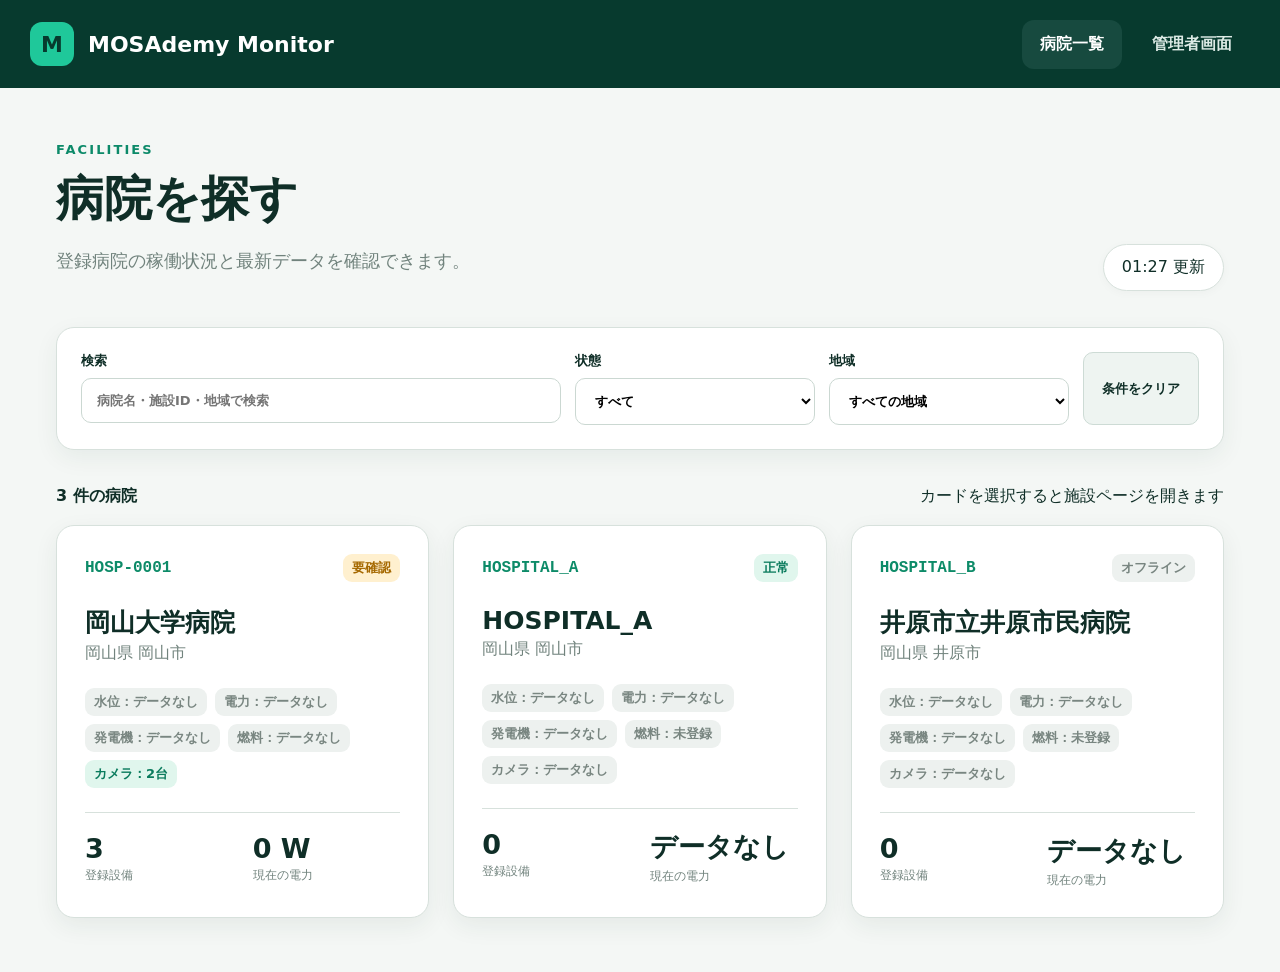
==== docs/index.html @ b81169d2 "update" ====
<!doctype html><html lang="ja"><head><meta charset="utf-8"><meta name="viewport" content="width=device-width,initial-scale=1"><title>MOSAdemy Monitor</title><link rel="stylesheet" href="assets/style.css"></head><body><header><div class="brand"><span class="logo">M</span>MOSAdemy Monitor</div><nav class="nav"><a class="active" href="index.html">病院一覧</a><a href="admin.html">管理者画面</a></nav></header><main><div class="hero"><div><div class="eyebrow">FACILITIES</div><h1>病院を探す</h1><p>登録病院の稼働状況と最新データを確認できます。</p></div><div id="updated" class="updated">更新</div></div><section class="filters"><label>検索<input id="q" placeholder="病院名・施設ID・地域で検索"></label><label>状態<select id="statusFilter"><option value="">すべて</option><option value="normal">正常</option><option value="warning">要確認</option><option value="offline">オフライン</option></select></label><label>地域<select id="regionFilter"></select></label><button id="clear">条件をクリア</button></section><div class="section-head"><strong id="count">0 件の病院</strong><span>カードを選択すると施設ページを開きます</span></div><section id="cards" class="cards"></section></main><script type="module" src="assets/app.js?v=20261006-url1"></script></body></html>
---- docs/assets/style.css ----
:root{--green:#073a2e;--green2:#08765a;--mint:#1fc89a;--bg:#f4f7f5;--line:#d7e1dc;--text:#0f2e27;--muted:#71837d;--warn:#b57205;--danger:#b53b31;--card:#fff}*{box-sizing:border-box}body{margin:0;background:var(--bg);color:var(--text);font-family:system-ui,-apple-system,"Segoe UI",sans-serif}header{height:88px;background:var(--green);color:#fff;display:flex;align-items:center;justify-content:space-between;padding:0 30px}.brand{display:flex;align-items:center;gap:14px;font-weight:800;font-size:22px}.logo{display:grid;place-items:center;width:44px;height:44px;background:var(--mint);color:#073a2e;border-radius:12px;font-weight:900}.nav{display:flex;gap:12px}.nav a{color:#dceae5;text-decoration:none;padding:14px 18px;border-radius:12px;font-weight:700}.nav a.active,.nav a:hover{background:#174a3f;color:#fff}main{max-width:1220px;margin:0 auto;padding:54px 26px}.eyebrow{color:#0c8a69;letter-spacing:.16em;font-size:13px;font-weight:900}.hero{display:flex;justify-content:space-between;align-items:flex-end;gap:20px}.hero h1{font-size:48px;margin:10px 0 8px}.hero p{color:var(--muted);font-size:18px}.updated{background:#fff;border:1px solid var(--line);padding:12px 18px;border-radius:999px;box-shadow:0 2px 10px #00000008}.filters{margin:36px 0;background:#fff;border:1px solid var(--line);border-radius:18px;padding:24px;display:grid;grid-template-columns:2fr 1fr 1fr auto;gap:14px;box-shadow:0 8px 24px #163d3210}.filters label{font-size:13px;font-weight:800}.filters input,.filters select,input,select{width:100%;margin-top:8px;padding:14px 15px;border:1px solid #cbd8d2;border-radius:10px;background:#fff;font:inherit}.filters button,button{border:1px solid #cddbd5;background:#eef4f1;padding:12px 18px;border-radius:10px;font-weight:800;color:var(--text);cursor:pointer}button.primary{background:var(--green2);color:#fff;border-color:var(--green2)}.section-head{display:flex;justify-content:space-between;align-items:center;margin:30px 0 18px}.cards{display:grid;grid-template-columns:repeat(3,1fr);gap:24px}.facility-card{background:#fff;border:1px solid var(--line);border-radius:18px;padding:28px;box-shadow:0 8px 24px #173b3112;cursor:pointer}.facility-card:hover{transform:translateY(-2px)}.card-top{display:flex;justify-content:space-between;align-items:center}.facility-id{color:#0d8b68;font-weight:900;font-family:ui-monospace,monospace}.facility-card h2{font-size:25px;margin:24px 0 4px}.place{color:var(--muted)}.badges{display:flex;flex-wrap:wrap;gap:8px;margin:24px 0}.badge{font-size:13px;font-weight:800;padding:5px 9px;border-radius:9px}.badge.ok{background:#e0f6ed;color:#0a7b5d}.badge.warn{background:#fff0cf;color:#a56800}.badge.danger{background:#ffe5e2;color:#a62b22}.badge.muted{background:#edf1ef;color:#798681}.metrics{border-top:1px solid var(--line);padding-top:20px;display:grid;grid-template-columns:1fr 1fr;gap:20px}.metrics strong{display:block;font-size:27px}.metrics span,.small{font-size:12px;color:var(--muted)}.panel{background:#fff;border:1px solid var(--line);border-radius:18px;padding:28px}.device-grid{display:grid;grid-template-columns:repeat(2,1fr);gap:18px;margin-top:26px}.device-card{background:#fff;border:1px solid var(--line);border-radius:16px;padding:22px}.device-head{display:flex;justify-content:space-between;gap:20px}.fuel-value{font-size:28px;font-weight:900;margin:22px 0 10px}.fuel-value.warning{color:var(--warn)}.fuel-value.critical{color:var(--danger)}.bar{height:12px;background:#e7eeeb;border-radius:999px;overflow:hidden}.bar i{display:block;height:100%;background:#16a67e}.admin-actions{display:flex;justify-content:space-between;gap:12px;margin-bottom:20px}.table-wrap{overflow:auto}.admin-table{width:100%;border-collapse:collapse}.admin-table th,.admin-table td{padding:14px;border-bottom:1px solid var(--line);text-align:left}.modal{position:fixed;inset:0;background:#092c2466;display:none;align-items:center;justify-content:center;padding:30px}.modal.open{display:flex}.dialog{width:min(800px,96vw);max-height:90vh;overflow:auto;background:#fff;border-radius:18px;padding:26px}.grid2{display:grid;grid-template-columns:1fr 1fr;gap:16px}.device-row{display:grid;grid-template-columns:1.1fr 1.4fr 1fr 2fr auto;gap:8px;align-items:center;margin:10px 0}.type-fields{display:grid;grid-template-columns:repeat(2,minmax(80px,1fr));gap:6px}.danger-lite{background:#fff0ef;color:var(--danger)}.dialog-footer{display:flex;justify-content:flex-end;gap:10px;margin-top:24px}.notice{margin:16px 0;padding:12px 14px;background:#edf6f2;border-radius:10px;color:#365c50}@media(max-width:900px){.cards{grid-template-columns:1fr}.filters{grid-template-columns:1fr}.grid2,.device-grid{grid-template-columns:1fr}.device-row{grid-template-columns:1fr}.hero{align-items:flex-start;flex-direction:column}.nav a{padding:10px}.hero h1{font-size:36px}}

.type-fields .wide{grid-column:1/-1}.source-test{padding:9px 12px}.source-preview{align-self:center;grid-column:1/-1;overflow-wrap:anywhere}.dialog-footer.split{align-items:center}.dialog-footer .spacer{flex:1}.source-link{font-size:11px;color:var(--muted);margin-top:12px;overflow-wrap:anywhere}.source-link a{color:var(--green2)}code{overflow-wrap:anywhere}@media(max-width:900px){.dialog-footer.split{flex-wrap:wrap}.dialog-footer .spacer{display:none}}
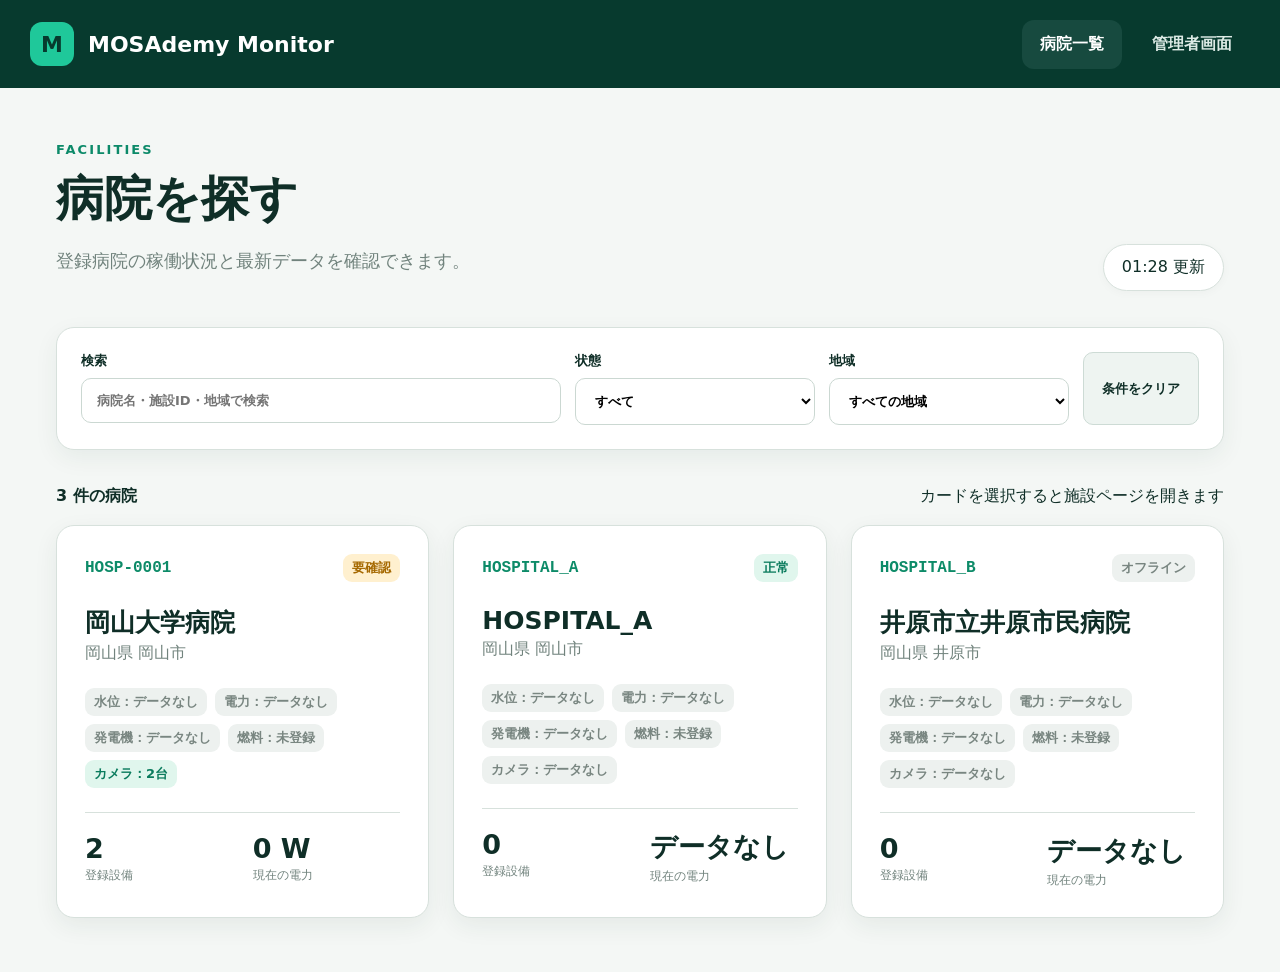
==== commit 0e72ab7a: "update" ====
--- a/docs/index.html
+++ b/docs/index.html
@@ -1 +1 @@
-<!doctype html><html lang="ja"><head><meta charset="utf-8"><meta name="viewport" content="width=device-width,initial-scale=1"><title>MOSAdemy Monitor</title><link rel="stylesheet" href="assets/style.css"></head><body><header><div class="brand"><span class="logo">M</span>MOSAdemy Monitor</div><nav class="nav"><a class="active" href="index.html">病院一覧</a><a href="admin.html">管理者画面</a></nav></header><main><div class="hero"><div><div class="eyebrow">FACILITIES</div><h1>病院を探す</h1><p>登録病院の稼働状況と最新データを確認できます。</p></div><div id="updated" class="updated">更新</div></div><section class="filters"><label>検索<input id="q" placeholder="病院名・施設ID・地域で検索"></label><label>状態<select id="statusFilter"><option value="">すべて</option><option value="normal">正常</option><option value="warning">要確認</option><option value="offline">オフライン</option></select></label><label>地域<select id="regionFilter"></select></label><button id="clear">条件をクリア</button></section><div class="section-head"><strong id="count">0 件の病院</strong><span>カードを選択すると施設ページを開きます</span></div><section id="cards" class="cards"></section></main><script type="module" src="assets/app.js?v=20261006-url1"></script></body></html>
+<!doctype html><html lang="ja"><head><meta charset="utf-8"><meta name="viewport" content="width=device-width,initial-scale=1"><title>MOSAdemy Monitor</title><link rel="stylesheet" href="assets/style.css"></head><body><header><div class="brand"><span class="logo">M</span>MOSAdemy Monitor</div><nav class="nav"><a class="active" href="index.html">病院一覧</a><a href="admin.html">管理者画面</a></nav></header><main><div class="hero"><div><div class="eyebrow">FACILITIES</div><h1>病院を探す</h1><p>登録病院の稼働状況と最新データを確認できます。</p></div><div id="updated" class="updated">更新</div></div><section class="filters"><label>検索<input id="q" placeholder="病院名・施設ID・地域で検索"></label><label>状態<select id="statusFilter"><option value="">すべて</option><option value="normal">正常</option><option value="warning">要確認</option><option value="offline">オフライン</option></select></label><label>地域<select id="regionFilter"></select></label><button id="clear">条件をクリア</button></section><div class="section-head"><strong id="count">0 件の病院</strong><span>カードを選択すると施設ページを開きます</span></div><section id="cards" class="cards"></section></main><script type="module" src="assets/app.js?v=20261006-jsonurl2"></script></body></html>
--- a/docs/assets/style.css
+++ b/docs/assets/style.css
@@ -1,3 +1,9 @@
 :root{--green:#073a2e;--green2:#08765a;--mint:#1fc89a;--bg:#f4f7f5;--line:#d7e1dc;--text:#0f2e27;--muted:#71837d;--warn:#b57205;--danger:#b53b31;--card:#fff}*{box-sizing:border-box}body{margin:0;background:var(--bg);color:var(--text);font-family:system-ui,-apple-system,"Segoe UI",sans-serif}header{height:88px;background:var(--green);color:#fff;display:flex;align-items:center;justify-content:space-between;padding:0 30px}.brand{display:flex;align-items:center;gap:14px;font-weight:800;font-size:22px}.logo{display:grid;place-items:center;width:44px;height:44px;background:var(--mint);color:#073a2e;border-radius:12px;font-weight:900}.nav{display:flex;gap:12px}.nav a{color:#dceae5;text-decoration:none;padding:14px 18px;border-radius:12px;font-weight:700}.nav a.active,.nav a:hover{background:#174a3f;color:#fff}main{max-width:1220px;margin:0 auto;padding:54px 26px}.eyebrow{color:#0c8a69;letter-spacing:.16em;font-size:13px;font-weight:900}.hero{display:flex;justify-content:space-between;align-items:flex-end;gap:20px}.hero h1{font-size:48px;margin:10px 0 8px}.hero p{color:var(--muted);font-size:18px}.updated{background:#fff;border:1px solid var(--line);padding:12px 18px;border-radius:999px;box-shadow:0 2px 10px #00000008}.filters{margin:36px 0;background:#fff;border:1px solid var(--line);border-radius:18px;padding:24px;display:grid;grid-template-columns:2fr 1fr 1fr auto;gap:14px;box-shadow:0 8px 24px #163d3210}.filters label{font-size:13px;font-weight:800}.filters input,.filters select,input,select{width:100%;margin-top:8px;padding:14px 15px;border:1px solid #cbd8d2;border-radius:10px;background:#fff;font:inherit}.filters button,button{border:1px solid #cddbd5;background:#eef4f1;padding:12px 18px;border-radius:10px;font-weight:800;color:var(--text);cursor:pointer}button.primary{background:var(--green2);color:#fff;border-color:var(--green2)}.section-head{display:flex;justify-content:space-between;align-items:center;margin:30px 0 18px}.cards{display:grid;grid-template-columns:repeat(3,1fr);gap:24px}.facility-card{background:#fff;border:1px solid var(--line);border-radius:18px;padding:28px;box-shadow:0 8px 24px #173b3112;cursor:pointer}.facility-card:hover{transform:translateY(-2px)}.card-top{display:flex;justify-content:space-between;align-items:center}.facility-id{color:#0d8b68;font-weight:900;font-family:ui-monospace,monospace}.facility-card h2{font-size:25px;margin:24px 0 4px}.place{color:var(--muted)}.badges{display:flex;flex-wrap:wrap;gap:8px;margin:24px 0}.badge{font-size:13px;font-weight:800;padding:5px 9px;border-radius:9px}.badge.ok{background:#e0f6ed;color:#0a7b5d}.badge.warn{background:#fff0cf;color:#a56800}.badge.danger{background:#ffe5e2;color:#a62b22}.badge.muted{background:#edf1ef;color:#798681}.metrics{border-top:1px solid var(--line);padding-top:20px;display:grid;grid-template-columns:1fr 1fr;gap:20px}.metrics strong{display:block;font-size:27px}.metrics span,.small{font-size:12px;color:var(--muted)}.panel{background:#fff;border:1px solid var(--line);border-radius:18px;padding:28px}.device-grid{display:grid;grid-template-columns:repeat(2,1fr);gap:18px;margin-top:26px}.device-card{background:#fff;border:1px solid var(--line);border-radius:16px;padding:22px}.device-head{display:flex;justify-content:space-between;gap:20px}.fuel-value{font-size:28px;font-weight:900;margin:22px 0 10px}.fuel-value.warning{color:var(--warn)}.fuel-value.critical{color:var(--danger)}.bar{height:12px;background:#e7eeeb;border-radius:999px;overflow:hidden}.bar i{display:block;height:100%;background:#16a67e}.admin-actions{display:flex;justify-content:space-between;gap:12px;margin-bottom:20px}.table-wrap{overflow:auto}.admin-table{width:100%;border-collapse:collapse}.admin-table th,.admin-table td{padding:14px;border-bottom:1px solid var(--line);text-align:left}.modal{position:fixed;inset:0;background:#092c2466;display:none;align-items:center;justify-content:center;padding:30px}.modal.open{display:flex}.dialog{width:min(800px,96vw);max-height:90vh;overflow:auto;background:#fff;border-radius:18px;padding:26px}.grid2{display:grid;grid-template-columns:1fr 1fr;gap:16px}.device-row{display:grid;grid-template-columns:1.1fr 1.4fr 1fr 2fr auto;gap:8px;align-items:center;margin:10px 0}.type-fields{display:grid;grid-template-columns:repeat(2,minmax(80px,1fr));gap:6px}.danger-lite{background:#fff0ef;color:var(--danger)}.dialog-footer{display:flex;justify-content:flex-end;gap:10px;margin-top:24px}.notice{margin:16px 0;padding:12px 14px;background:#edf6f2;border-radius:10px;color:#365c50}@media(max-width:900px){.cards{grid-template-columns:1fr}.filters{grid-template-columns:1fr}.grid2,.device-grid{grid-template-columns:1fr}.device-row{grid-template-columns:1fr}.hero{align-items:flex-start;flex-direction:column}.nav a{padding:10px}.hero h1{font-size:36px}}
 
 .type-fields .wide{grid-column:1/-1}.source-test{padding:9px 12px}.source-preview{align-self:center;grid-column:1/-1;overflow-wrap:anywhere}.dialog-footer.split{align-items:center}.dialog-footer .spacer{flex:1}.source-link{font-size:11px;color:var(--muted);margin-top:12px;overflow-wrap:anywhere}.source-link a{color:var(--green2)}code{overflow-wrap:anywhere}@media(max-width:900px){.dialog-footer.split{flex-wrap:wrap}.dialog-footer .spacer{display:none}}
+/* v3: camera URL and fuel JSON URL use the same single-source field layout. */
+.device-row .type-fields{display:grid;grid-template-columns:minmax(180px,1fr) auto;gap:6px;align-items:center}
+.device-row .type-fields .wide{grid-column:1/2;margin-top:0}
+.device-row .type-fields .source-test{grid-column:2/3;white-space:nowrap}
+.device-row .type-fields .source-preview{grid-column:1/-1}
+@media(max-width:900px){.device-row .type-fields{grid-template-columns:1fr}.device-row .type-fields .wide,.device-row .type-fields .source-test,.device-row .type-fields .source-preview{grid-column:1}}
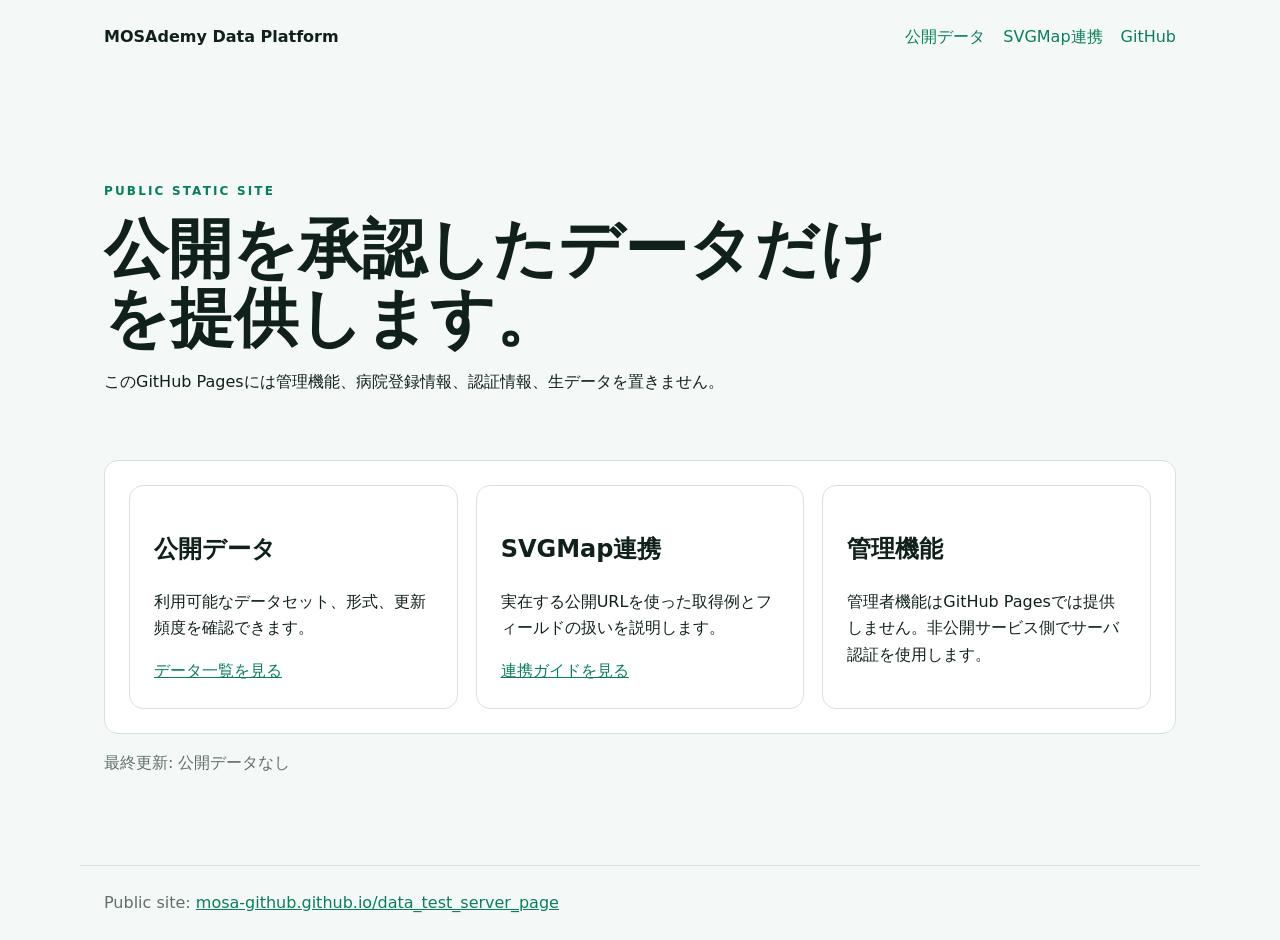
==== commit c934b5a5: "security: separate public site from private application" ====
--- a/docs/index.html
+++ b/docs/index.html
@@ -1 +1,3 @@
-<!doctype html><html lang="ja"><head><meta charset="utf-8"><meta name="viewport" content="width=device-width,initial-scale=1"><title>MOSAdemy Monitor</title><link rel="stylesheet" href="assets/style.css"></head><body><header><div class="brand"><span class="logo">M</span>MOSAdemy Monitor</div><nav class="nav"><a class="active" href="index.html">病院一覧</a><a href="admin.html">管理者画面</a></nav></header><main><div class="hero"><div><div class="eyebrow">FACILITIES</div><h1>病院を探す</h1><p>登録病院の稼働状況と最新データを確認できます。</p></div><div id="updated" class="updated">更新</div></div><section class="filters"><label>検索<input id="q" placeholder="病院名・施設ID・地域で検索"></label><label>状態<select id="statusFilter"><option value="">すべて</option><option value="normal">正常</option><option value="warning">要確認</option><option value="offline">オフライン</option></select></label><label>地域<select id="regionFilter"></select></label><button id="clear">条件をクリア</button></section><div class="section-head"><strong id="count">0 件の病院</strong><span>カードを選択すると施設ページを開きます</span></div><section id="cards" class="cards"></section></main><script type="module" src="assets/app.js?v=20261006-jsonurl2"></script></body></html>
+<!doctype html>
+<html lang="ja"><head><meta charset="utf-8"><meta name="viewport" content="width=device-width,initial-scale=1"><meta name="description" content="MOSAdemyの公開データとSVGMap連携仕様"><title>MOSAdemy Data Platform</title><link rel="stylesheet" href="assets/site.css"></head>
+<body><header><a class="brand" href="index.html">MOSAdemy Data Platform</a><nav><a href="data-guide.html">公開データ</a><a href="svgmap-guide.html">SVGMap連携</a><a href="https://github.com/MOSA-github/data_test_server_page">GitHub</a></nav></header><main><section class="hero"><p class="eyebrow">PUBLIC STATIC SITE</p><h1>公開を承認したデータだけを提供します。</h1><p>このGitHub Pagesには管理機能、病院登録情報、認証情報、生データを置きません。</p></section><section class="grid"><article><h2>公開データ</h2><p>利用可能なデータセット、形式、更新頻度を確認できます。</p><a href="data-guide.html">データ一覧を見る</a></article><article><h2>SVGMap連携</h2><p>実在する公開URLを使った取得例とフィールドの扱いを説明します。</p><a href="svgmap-guide.html">連携ガイドを見る</a></article><article><h2>管理機能</h2><p>管理者機能はGitHub Pagesでは提供しません。非公開サービス側でサーバ認証を使用します。</p></article></section><p class="updated">最終更新: <time id="lastUpdated">確認中</time></p></main><footer>Public site: <a href="https://mosa-github.github.io/data_test_server_page/">mosa-github.github.io/data_test_server_page</a></footer><script src="assets/site.js"></script></body></html>
--- a/docs/assets/site.css
+++ b/docs/assets/site.css
@@ -0,0 +1 @@
+:root{color-scheme:light;--ink:#10211b;--muted:#607068;--brand:#087f5b;--surface:#f4f8f6;--line:#d8e2dd}*{box-sizing:border-box}body{margin:0;color:var(--ink);font:16px/1.65 system-ui,-apple-system,"Segoe UI",sans-serif;background:var(--surface)}header,main,footer{max-width:1120px;margin:auto;padding:24px}header{display:flex;align-items:center;justify-content:space-between;gap:20px}.brand{font-weight:800;color:var(--ink);text-decoration:none}nav{display:flex;flex-wrap:wrap;gap:18px}a{color:var(--brand)}nav a{text-decoration:none}.hero{padding:72px 0 48px;max-width:800px}.hero h1,h1{font-size:clamp(2rem,5vw,4.5rem);line-height:1.08;margin:.2em 0}.eyebrow{font-size:.75rem;letter-spacing:.18em;font-weight:800;color:var(--brand)}.grid{display:grid;grid-template-columns:repeat(auto-fit,minmax(240px,1fr));gap:18px}article,section:not(.hero){background:white;border:1px solid var(--line);border-radius:14px;padding:24px}.updated,.muted{color:var(--muted)}table{width:100%;border-collapse:collapse}th,td{padding:10px;border-bottom:1px solid var(--line);text-align:left;vertical-align:top}pre{overflow:auto;padding:18px;border-radius:10px;background:#10211b;color:#e4f5ed}footer{color:var(--muted);border-top:1px solid var(--line);margin-top:48px}@media(max-width:700px){header{align-items:flex-start;flex-direction:column}.hero{padding-top:32px}}
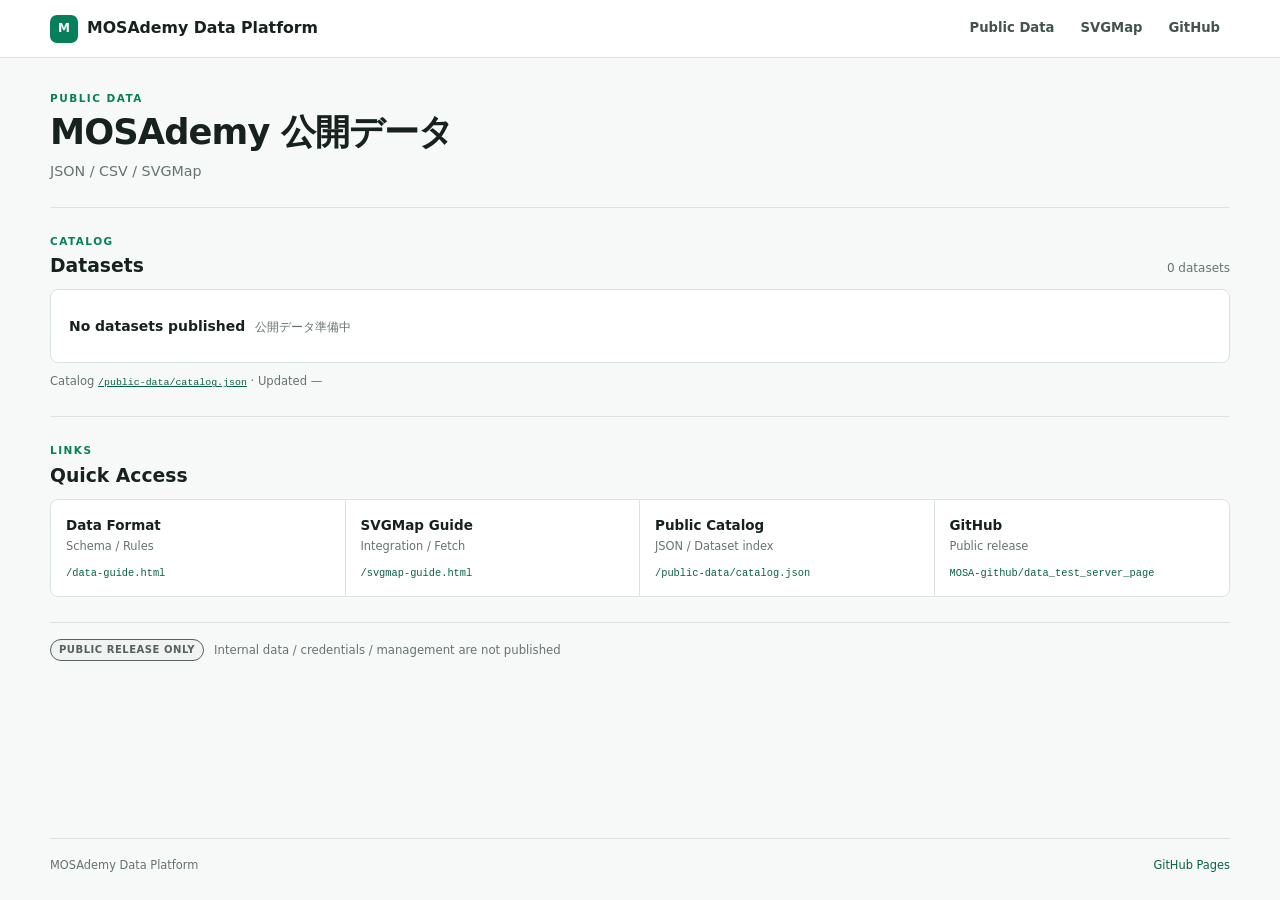
==== commit bc5d3375: "feat: publish redesigned data portal" ====
--- a/docs/index.html
+++ b/docs/index.html
@@ -1,3 +1,68 @@
 <!doctype html>
-<html lang="ja"><head><meta charset="utf-8"><meta name="viewport" content="width=device-width,initial-scale=1"><meta name="description" content="MOSAdemyの公開データとSVGMap連携仕様"><title>MOSAdemy Data Platform</title><link rel="stylesheet" href="assets/site.css"></head>
-<body><header><a class="brand" href="index.html">MOSAdemy Data Platform</a><nav><a href="data-guide.html">公開データ</a><a href="svgmap-guide.html">SVGMap連携</a><a href="https://github.com/MOSA-github/data_test_server_page">GitHub</a></nav></header><main><section class="hero"><p class="eyebrow">PUBLIC STATIC SITE</p><h1>公開を承認したデータだけを提供します。</h1><p>このGitHub Pagesには管理機能、病院登録情報、認証情報、生データを置きません。</p></section><section class="grid"><article><h2>公開データ</h2><p>利用可能なデータセット、形式、更新頻度を確認できます。</p><a href="data-guide.html">データ一覧を見る</a></article><article><h2>SVGMap連携</h2><p>実在する公開URLを使った取得例とフィールドの扱いを説明します。</p><a href="svgmap-guide.html">連携ガイドを見る</a></article><article><h2>管理機能</h2><p>管理者機能はGitHub Pagesでは提供しません。非公開サービス側でサーバ認証を使用します。</p></article></section><p class="updated">最終更新: <time id="lastUpdated">確認中</time></p></main><footer>Public site: <a href="https://mosa-github.github.io/data_test_server_page/">mosa-github.github.io/data_test_server_page</a></footer><script src="assets/site.js"></script></body></html>
+<html lang="ja">
+<head>
+  <meta charset="utf-8">
+  <meta name="viewport" content="width=device-width,initial-scale=1">
+  <meta name="description" content="MOSAdemyの公開データカタログとSVGMap連携仕様">
+  <title>MOSAdemy Data Platform</title>
+  <link rel="stylesheet" href="assets/site.css">
+</head>
+<body data-page="home">
+  <header class="site-header">
+    <div class="header-inner">
+      <a class="brand" href="index.html"><span class="brand-mark" aria-hidden="true">M</span>MOSAdemy Data Platform</a>
+      <nav aria-label="Main navigation">
+        <a href="data-guide.html">Public Data</a>
+        <a href="svgmap-guide.html">SVGMap</a>
+        <a href="https://github.com/MOSA-github/data_test_server_page">GitHub</a>
+      </nav>
+    </div>
+  </header>
+
+  <main>
+    <section class="page-intro" aria-labelledby="page-title">
+      <p class="eyebrow">PUBLIC DATA</p>
+      <h1 id="page-title">MOSAdemy 公開データ</h1>
+      <p class="lead">JSON / CSV / SVGMap</p>
+    </section>
+
+    <section class="section" aria-labelledby="datasets-title">
+      <div class="section-heading">
+        <div>
+          <p class="section-kicker">CATALOG</p>
+          <h2 id="datasets-title">Datasets</h2>
+        </div>
+        <span class="count" id="datasetCount">— datasets</span>
+      </div>
+      <div class="table-shell">
+        <table class="dataset-table">
+          <thead><tr><th>Dataset</th><th>Format</th><th>Update</th><th>Status</th><th>Endpoint</th></tr></thead>
+          <tbody id="datasetRows">
+            <tr><td colspan="5" class="loading-state">Loading catalog</td></tr>
+          </tbody>
+        </table>
+      </div>
+      <div id="datasetEmpty" class="empty-state" hidden>
+        <strong>No datasets published</strong>
+        <span>公開データ準備中</span>
+      </div>
+      <p class="catalog-meta">Catalog <a href="public-data/catalog.json"><code>/public-data/catalog.json</code></a> <span aria-hidden="true">·</span> Updated <time id="lastUpdated">—</time></p>
+    </section>
+
+    <section class="section" aria-labelledby="quick-title">
+      <div class="section-heading"><div><p class="section-kicker">LINKS</p><h2 id="quick-title">Quick Access</h2></div></div>
+      <div class="quick-grid">
+        <a class="quick-link" href="data-guide.html"><strong>Data Format</strong><span>Schema / Rules</span><code>/data-guide.html</code></a>
+        <a class="quick-link" href="svgmap-guide.html"><strong>SVGMap Guide</strong><span>Integration / Fetch</span><code>/svgmap-guide.html</code></a>
+        <a class="quick-link" href="public-data/catalog.json"><strong>Public Catalog</strong><span>JSON / Dataset index</span><code>/public-data/catalog.json</code></a>
+        <a class="quick-link" href="https://github.com/MOSA-github/data_test_server_page"><strong>GitHub</strong><span>Public release</span><code>MOSA-github/data_test_server_page</code></a>
+      </div>
+    </section>
+
+    <aside class="boundary-note"><span class="badge badge-neutral">PUBLIC RELEASE ONLY</span><span>Internal data / credentials / management are not published</span></aside>
+  </main>
+
+  <footer><span>MOSAdemy Data Platform</span><a href="https://mosa-github.github.io/data_test_server_page/">GitHub Pages</a></footer>
+  <script src="assets/site.js"></script>
+</body>
+</html>
--- a/docs/assets/site.css
+++ b/docs/assets/site.css
@@ -1 +1 @@
-:root{color-scheme:light;--ink:#10211b;--muted:#607068;--brand:#087f5b;--surface:#f4f8f6;--line:#d8e2dd}*{box-sizing:border-box}body{margin:0;color:var(--ink);font:16px/1.65 system-ui,-apple-system,"Segoe UI",sans-serif;background:var(--surface)}header,main,footer{max-width:1120px;margin:auto;padding:24px}header{display:flex;align-items:center;justify-content:space-between;gap:20px}.brand{font-weight:800;color:var(--ink);text-decoration:none}nav{display:flex;flex-wrap:wrap;gap:18px}a{color:var(--brand)}nav a{text-decoration:none}.hero{padding:72px 0 48px;max-width:800px}.hero h1,h1{font-size:clamp(2rem,5vw,4.5rem);line-height:1.08;margin:.2em 0}.eyebrow{font-size:.75rem;letter-spacing:.18em;font-weight:800;color:var(--brand)}.grid{display:grid;grid-template-columns:repeat(auto-fit,minmax(240px,1fr));gap:18px}article,section:not(.hero){background:white;border:1px solid var(--line);border-radius:14px;padding:24px}.updated,.muted{color:var(--muted)}table{width:100%;border-collapse:collapse}th,td{padding:10px;border-bottom:1px solid var(--line);text-align:left;vertical-align:top}pre{overflow:auto;padding:18px;border-radius:10px;background:#10211b;color:#e4f5ed}footer{color:var(--muted);border-top:1px solid var(--line);margin-top:48px}@media(max-width:700px){header{align-items:flex-start;flex-direction:column}.hero{padding-top:32px}}
+:root{color-scheme:light;--ink:#17221e;--muted:#66736d;--green:#087f5b;--green-dark:#086145;--green-soft:#e9f6f0;--surface:#f7f9f8;--panel:#fff;--line:#dce3df;--line-strong:#c8d2cd;--code:#10231c;--danger:#a33a3a}*{box-sizing:border-box}html{font-size:15px}body{margin:0;background:var(--surface);color:var(--ink);font-family:Inter,system-ui,-apple-system,BlinkMacSystemFont,"Segoe UI","Noto Sans JP",sans-serif;line-height:1.55}a{color:var(--green-dark)}code{font-family:"SFMono-Regular",Consolas,"Liberation Mono",monospace;font-size:.86em}.site-header{height:58px;background:var(--panel);border-bottom:1px solid var(--line);position:sticky;top:0;z-index:10}.header-inner,main,footer{width:min(1180px,calc(100% - 40px));margin-inline:auto}.header-inner{height:100%;display:flex;align-items:center;justify-content:space-between;gap:24px}.brand{display:flex;align-items:center;gap:9px;color:var(--ink);font-size:1.05rem;font-weight:700;text-decoration:none;white-space:nowrap}.brand-mark{display:grid;place-items:center;width:28px;height:28px;border-radius:7px;background:var(--green);color:#fff;font-size:.8rem;font-weight:800}.site-header nav{display:flex;align-items:center;gap:6px}.site-header nav a{padding:7px 10px;border-radius:6px;color:#45534d;font-size:.88rem;font-weight:600;text-decoration:none}.site-header nav a:hover,.site-header nav a[aria-current="page"]{background:var(--green-soft);color:var(--green-dark)}main{padding-block:30px 24px;min-height:calc(100vh - 120px)}.page-intro{padding:2px 0 25px;border-bottom:1px solid var(--line)}.eyebrow,.section-kicker{margin:0 0 5px;color:var(--green);font-size:.7rem;font-weight:800;letter-spacing:.14em}.page-intro h1{margin:0;font-size:clamp(1.85rem,3.2vw,2.35rem);line-height:1.2;letter-spacing:-.025em}.lead{margin:6px 0 0;color:var(--muted);font-size:.95rem}.section{padding:25px 0;border-bottom:1px solid var(--line)}.section-heading{display:flex;align-items:flex-end;justify-content:space-between;gap:16px;margin-bottom:12px}.section-heading h2{margin:0;font-size:1.25rem;line-height:1.25}.count{color:var(--muted);font-size:.8rem}.table-shell{overflow-x:auto;border:1px solid var(--line);border-radius:8px;background:var(--panel)}table{width:100%;border-collapse:collapse;font-size:.88rem}th,td{padding:11px 13px;border-bottom:1px solid var(--line);text-align:left;vertical-align:middle}th{background:#fafcfb;color:#5b6862;font-size:.74rem;font-weight:700;letter-spacing:.04em;text-transform:uppercase}tbody tr:last-child td{border-bottom:0}.dataset-name{display:block;font-weight:700}.dataset-description{display:block;margin-top:2px;color:var(--muted);font-size:.78rem}.endpoint-link{display:inline-block;max-width:350px;overflow:hidden;text-overflow:ellipsis;white-space:nowrap}.badge{display:inline-flex;align-items:center;min-height:22px;padding:2px 8px;border:1px solid currentColor;border-radius:999px;font-size:.67rem;font-weight:800;letter-spacing:.05em}.badge-public{background:var(--green-soft);color:var(--green-dark)}.badge-neutral{background:#f1f3f2;color:#55625c}.badge-code{background:#edf2ff;color:#435c9d}.badge-error{background:#fff0f0;color:var(--danger)}.loading-state{color:var(--muted);text-align:center}.empty-state{display:flex;align-items:center;gap:10px;min-height:74px;padding:18px;border:1px solid var(--line);border-radius:8px;background:var(--panel)}.empty-state strong{font-size:.93rem}.empty-state span{color:var(--muted);font-size:.83rem}.catalog-meta{margin:10px 0 0;color:var(--muted);font-size:.77rem}.catalog-meta code{color:var(--green-dark)}.quick-grid{display:grid;grid-template-columns:repeat(4,minmax(0,1fr));border:1px solid var(--line);border-radius:8px;background:var(--panel);overflow:hidden}.quick-link{display:flex;min-width:0;flex-direction:column;gap:2px;padding:15px;border-right:1px solid var(--line);color:var(--ink);text-decoration:none}.quick-link:last-child{border-right:0}.quick-link:hover{background:#fbfdfc}.quick-link strong{font-size:.9rem}.quick-link span{color:var(--muted);font-size:.76rem}.quick-link code{margin-top:7px;overflow:hidden;color:var(--green-dark);font-size:.69rem;text-overflow:ellipsis;white-space:nowrap}.boundary-note{display:flex;align-items:center;gap:10px;padding:16px 0;color:var(--muted);font-size:.78rem}.endpoint-row{display:flex;align-items:center;justify-content:space-between;gap:16px;padding:12px 14px;border:1px solid var(--line);border-radius:8px;background:var(--panel)}.endpoint-row code{overflow:auto;white-space:nowrap}.endpoint-row a{flex:none;font-size:.8rem;font-weight:700;text-decoration:none}.spec-grid{display:grid;grid-template-columns:repeat(4,1fr);margin:12px 0 0;border:1px solid var(--line);border-radius:8px;background:var(--panel);overflow:hidden}.spec-grid div{padding:12px 14px;border-right:1px solid var(--line)}.spec-grid div:last-child{border-right:0}.spec-grid dt{color:var(--muted);font-size:.7rem;font-weight:700;text-transform:uppercase}.spec-grid dd{margin:3px 0 0;font-size:.88rem;font-weight:650}pre{margin:0;max-width:100%;overflow:auto;border:1px solid #203c31;border-radius:8px;background:var(--code);color:#dcebe4;padding:16px;font-size:.82rem;line-height:1.65;tab-size:2}pre code{font-size:inherit}.syntax-keyword{color:#77d9ad}.syntax-string{color:#e7c986}.steps{display:grid;grid-template-columns:repeat(4,1fr);margin:0;padding:0;list-style:none;border:1px solid var(--line);border-radius:8px;background:var(--panel);overflow:hidden}.steps li{display:flex;gap:10px;padding:14px;border-right:1px solid var(--line)}.steps li:last-child{border-right:0}.steps li>span{color:var(--green);font-family:monospace;font-size:.75rem;font-weight:800}.steps strong,.steps small{display:block}.steps strong{font-size:.86rem}.steps small{margin-top:2px;color:var(--muted);font-size:.72rem}.note{margin:10px 0 0;color:var(--muted);font-size:.78rem}footer{display:flex;justify-content:space-between;gap:16px;padding-block:18px;border-top:1px solid var(--line);color:var(--muted);font-size:.76rem}footer a{text-decoration:none}@media(max-width:800px){.quick-grid,.spec-grid,.steps{grid-template-columns:repeat(2,1fr)}.quick-link:nth-child(2),.spec-grid div:nth-child(2),.steps li:nth-child(2){border-right:0}.quick-link:nth-child(-n+2),.spec-grid div:nth-child(-n+2),.steps li:nth-child(-n+2){border-bottom:1px solid var(--line)}}@media(max-width:600px){.header-inner,main,footer{width:min(100% - 28px,1180px)}.site-header{height:auto}.header-inner{align-items:flex-start;flex-direction:column;gap:8px;padding-block:11px}.site-header nav{width:100%;overflow-x:auto}.site-header nav a:first-child{padding-left:0}.brand{font-size:.98rem}.page-intro{padding-bottom:20px}.page-intro h1{font-size:1.8rem}main{padding-top:22px}.section{padding:20px 0}.dataset-table{min-width:660px}.quick-grid,.spec-grid,.steps{grid-template-columns:1fr}.quick-link,.spec-grid div,.steps li{border-right:0;border-bottom:1px solid var(--line)}.quick-link:last-child,.spec-grid div:last-child,.steps li:last-child{border-bottom:0}.endpoint-row{align-items:flex-start;flex-direction:column}.endpoint-row code{width:100%}.empty-state{align-items:flex-start;flex-direction:column;gap:3px}.boundary-note{align-items:flex-start;flex-direction:column}footer{flex-direction:column;gap:5px}}
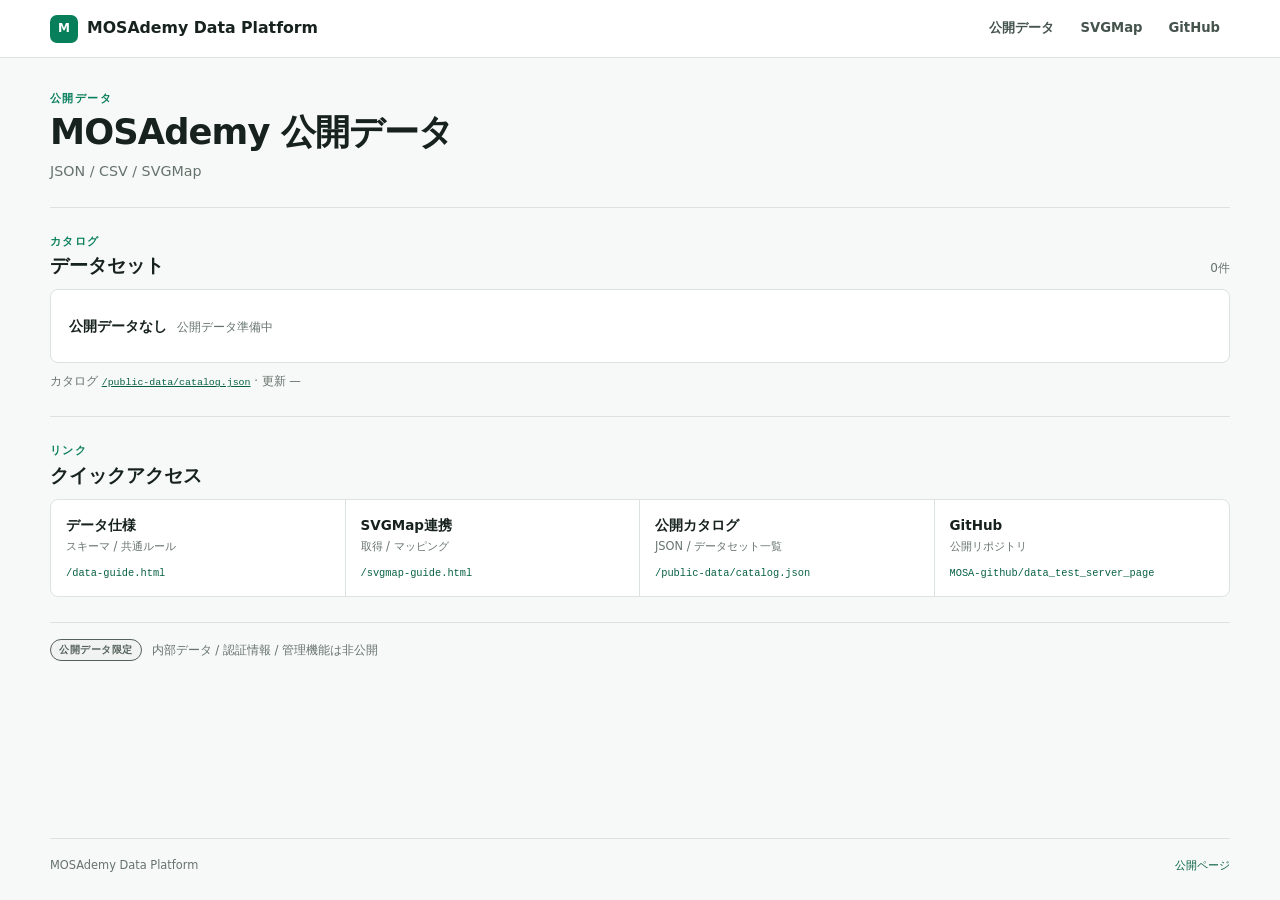
==== commit e83c663a: "fix: publish Japanese portal labels" ====
--- a/docs/index.html
+++ b/docs/index.html
@@ -11,8 +11,8 @@
   <header class="site-header">
     <div class="header-inner">
       <a class="brand" href="index.html"><span class="brand-mark" aria-hidden="true">M</span>MOSAdemy Data Platform</a>
-      <nav aria-label="Main navigation">
-        <a href="data-guide.html">Public Data</a>
+      <nav aria-label="メインナビゲーション">
+        <a href="data-guide.html">公開データ</a>
         <a href="svgmap-guide.html">SVGMap</a>
         <a href="https://github.com/MOSA-github/data_test_server_page">GitHub</a>
       </nav>
@@ -21,7 +21,7 @@
 
   <main>
     <section class="page-intro" aria-labelledby="page-title">
-      <p class="eyebrow">PUBLIC DATA</p>
+      <p class="eyebrow">公開データ</p>
       <h1 id="page-title">MOSAdemy 公開データ</h1>
       <p class="lead">JSON / CSV / SVGMap</p>
     </section>
@@ -29,40 +29,40 @@
     <section class="section" aria-labelledby="datasets-title">
       <div class="section-heading">
         <div>
-          <p class="section-kicker">CATALOG</p>
-          <h2 id="datasets-title">Datasets</h2>
+          <p class="section-kicker">カタログ</p>
+          <h2 id="datasets-title">データセット</h2>
         </div>
-        <span class="count" id="datasetCount">— datasets</span>
+        <span class="count" id="datasetCount">—件</span>
       </div>
       <div class="table-shell">
         <table class="dataset-table">
-          <thead><tr><th>Dataset</th><th>Format</th><th>Update</th><th>Status</th><th>Endpoint</th></tr></thead>
+          <thead><tr><th>データセット</th><th>形式</th><th>更新</th><th>状態</th><th>エンドポイント</th></tr></thead>
           <tbody id="datasetRows">
-            <tr><td colspan="5" class="loading-state">Loading catalog</td></tr>
+            <tr><td colspan="5" class="loading-state">カタログを読み込み中</td></tr>
           </tbody>
         </table>
       </div>
       <div id="datasetEmpty" class="empty-state" hidden>
-        <strong>No datasets published</strong>
+        <strong>公開データなし</strong>
         <span>公開データ準備中</span>
       </div>
-      <p class="catalog-meta">Catalog <a href="public-data/catalog.json"><code>/public-data/catalog.json</code></a> <span aria-hidden="true">·</span> Updated <time id="lastUpdated">—</time></p>
+      <p class="catalog-meta">カタログ <a href="public-data/catalog.json"><code>/public-data/catalog.json</code></a> <span aria-hidden="true">·</span> 更新 <time id="lastUpdated">—</time></p>
     </section>
 
     <section class="section" aria-labelledby="quick-title">
-      <div class="section-heading"><div><p class="section-kicker">LINKS</p><h2 id="quick-title">Quick Access</h2></div></div>
+      <div class="section-heading"><div><p class="section-kicker">リンク</p><h2 id="quick-title">クイックアクセス</h2></div></div>
       <div class="quick-grid">
-        <a class="quick-link" href="data-guide.html"><strong>Data Format</strong><span>Schema / Rules</span><code>/data-guide.html</code></a>
-        <a class="quick-link" href="svgmap-guide.html"><strong>SVGMap Guide</strong><span>Integration / Fetch</span><code>/svgmap-guide.html</code></a>
-        <a class="quick-link" href="public-data/catalog.json"><strong>Public Catalog</strong><span>JSON / Dataset index</span><code>/public-data/catalog.json</code></a>
-        <a class="quick-link" href="https://github.com/MOSA-github/data_test_server_page"><strong>GitHub</strong><span>Public release</span><code>MOSA-github/data_test_server_page</code></a>
+        <a class="quick-link" href="data-guide.html"><strong>データ仕様</strong><span>スキーマ / 共通ルール</span><code>/data-guide.html</code></a>
+        <a class="quick-link" href="svgmap-guide.html"><strong>SVGMap連携</strong><span>取得 / マッピング</span><code>/svgmap-guide.html</code></a>
+        <a class="quick-link" href="public-data/catalog.json"><strong>公開カタログ</strong><span>JSON / データセット一覧</span><code>/public-data/catalog.json</code></a>
+        <a class="quick-link" href="https://github.com/MOSA-github/data_test_server_page"><strong>GitHub</strong><span>公開リポジトリ</span><code>MOSA-github/data_test_server_page</code></a>
       </div>
     </section>
 
-    <aside class="boundary-note"><span class="badge badge-neutral">PUBLIC RELEASE ONLY</span><span>Internal data / credentials / management are not published</span></aside>
+    <aside class="boundary-note"><span class="badge badge-neutral">公開データ限定</span><span>内部データ / 認証情報 / 管理機能は非公開</span></aside>
   </main>
 
-  <footer><span>MOSAdemy Data Platform</span><a href="https://mosa-github.github.io/data_test_server_page/">GitHub Pages</a></footer>
+  <footer><span>MOSAdemy Data Platform</span><a href="https://mosa-github.github.io/data_test_server_page/">公開ページ</a></footer>
   <script src="assets/site.js"></script>
 </body>
 </html>
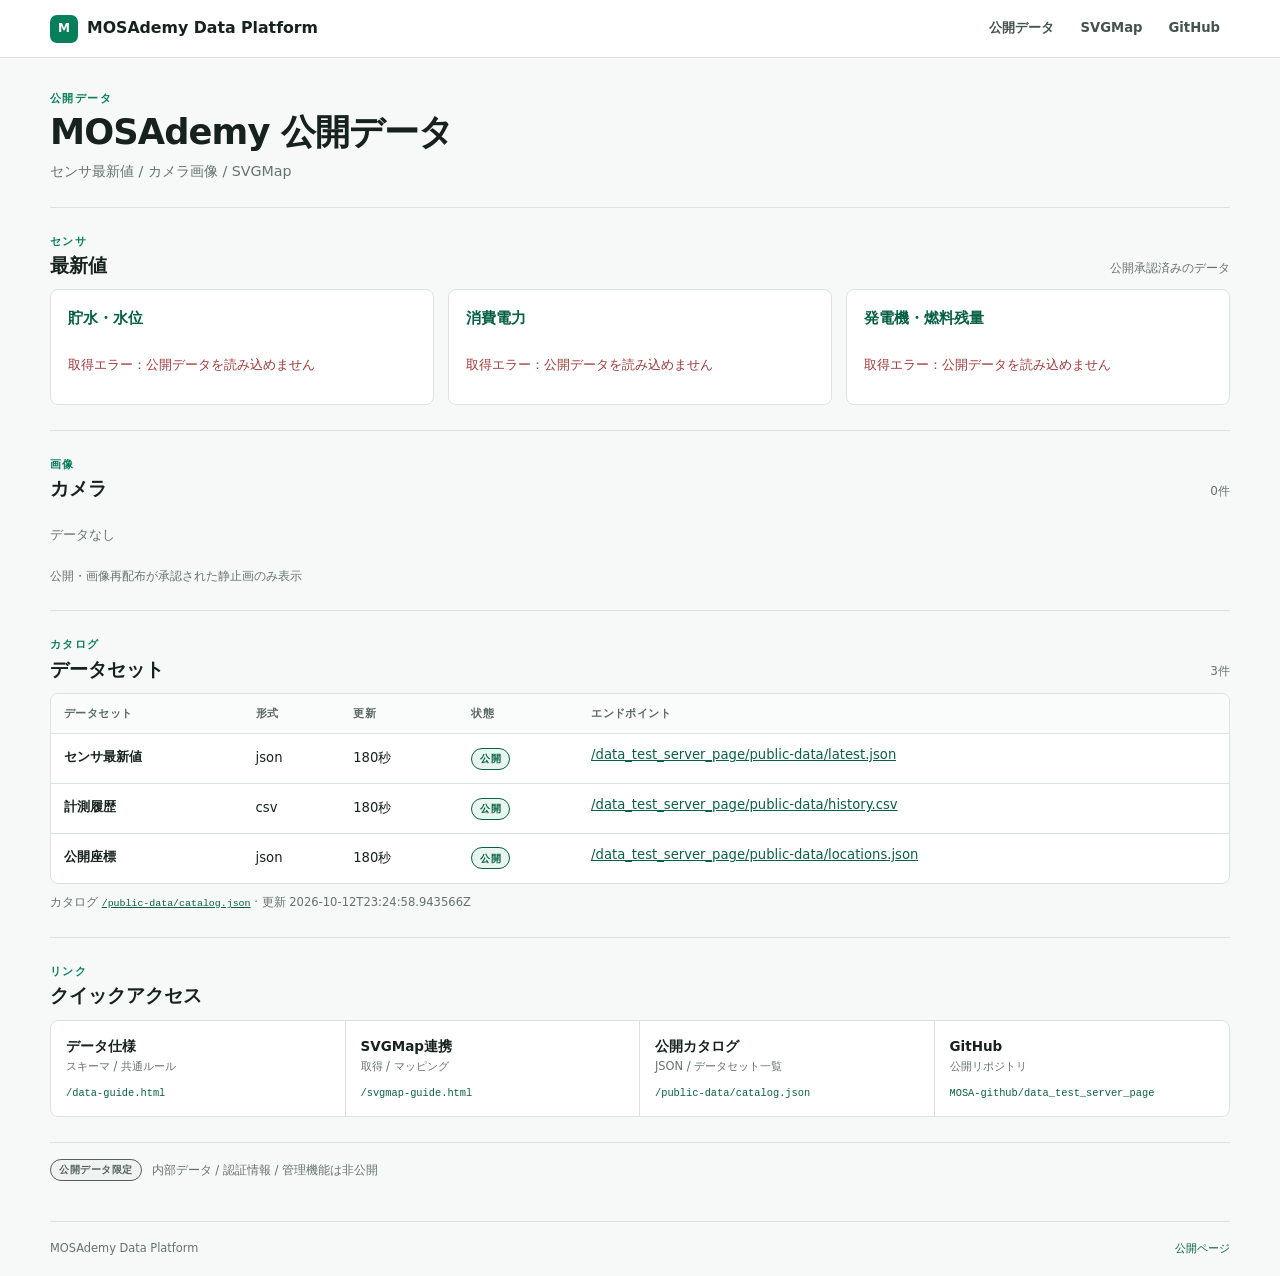
==== commit dac956f9: "Publish validated public site" ====
--- a/docs/index.html
+++ b/docs/index.html
@@ -23,7 +23,28 @@
     <section class="page-intro" aria-labelledby="page-title">
       <p class="eyebrow">公開データ</p>
       <h1 id="page-title">MOSAdemy 公開データ</h1>
-      <p class="lead">JSON / CSV / SVGMap</p>
+      <p class="lead">センサ最新値 / カメラ画像 / SVGMap</p>
+    </section>
+
+    <section class="section" aria-labelledby="measurements-title">
+      <div class="section-heading">
+        <div><p class="section-kicker">センサ</p><h2 id="measurements-title">最新値</h2></div>
+        <span class="count">公開承認済みのデータ</span>
+      </div>
+      <div class="measurement-grid" id="measurementGroups" aria-live="polite">
+        <article class="measurement-group" data-sensor-type="water"><h3>貯水・水位</h3><div class="sensor-records"><p class="data-message">読み込み中</p></div></article>
+        <article class="measurement-group" data-sensor-type="power"><h3>消費電力</h3><div class="sensor-records"><p class="data-message">読み込み中</p></div></article>
+        <article class="measurement-group" data-sensor-type="generator"><h3>発電機・燃料残量</h3><div class="sensor-records"><p class="data-message">読み込み中</p></div></article>
+      </div>
+    </section>
+
+    <section class="section" aria-labelledby="cameras-title">
+      <div class="section-heading">
+        <div><p class="section-kicker">画像</p><h2 id="cameras-title">カメラ</h2></div>
+        <span class="count" id="cameraCount">—件</span>
+      </div>
+      <div id="cameraImages" class="camera-grid" aria-live="polite"><p class="data-message">読み込み中</p></div>
+      <p class="note">公開・画像再配布が承認された静止画のみ表示</p>
     </section>
 
     <section class="section" aria-labelledby="datasets-title">
--- a/docs/assets/site.css
+++ b/docs/assets/site.css
@@ -1 +1,19 @@
 :root{color-scheme:light;--ink:#17221e;--muted:#66736d;--green:#087f5b;--green-dark:#086145;--green-soft:#e9f6f0;--surface:#f7f9f8;--panel:#fff;--line:#dce3df;--line-strong:#c8d2cd;--code:#10231c;--danger:#a33a3a}*{box-sizing:border-box}html{font-size:15px}body{margin:0;background:var(--surface);color:var(--ink);font-family:Inter,system-ui,-apple-system,BlinkMacSystemFont,"Segoe UI","Noto Sans JP",sans-serif;line-height:1.55}a{color:var(--green-dark)}code{font-family:"SFMono-Regular",Consolas,"Liberation Mono",monospace;font-size:.86em}.site-header{height:58px;background:var(--panel);border-bottom:1px solid var(--line);position:sticky;top:0;z-index:10}.header-inner,main,footer{width:min(1180px,calc(100% - 40px));margin-inline:auto}.header-inner{height:100%;display:flex;align-items:center;justify-content:space-between;gap:24px}.brand{display:flex;align-items:center;gap:9px;color:var(--ink);font-size:1.05rem;font-weight:700;text-decoration:none;white-space:nowrap}.brand-mark{display:grid;place-items:center;width:28px;height:28px;border-radius:7px;background:var(--green);color:#fff;font-size:.8rem;font-weight:800}.site-header nav{display:flex;align-items:center;gap:6px}.site-header nav a{padding:7px 10px;border-radius:6px;color:#45534d;font-size:.88rem;font-weight:600;text-decoration:none}.site-header nav a:hover,.site-header nav a[aria-current="page"]{background:var(--green-soft);color:var(--green-dark)}main{padding-block:30px 24px;min-height:calc(100vh - 120px)}.page-intro{padding:2px 0 25px;border-bottom:1px solid var(--line)}.eyebrow,.section-kicker{margin:0 0 5px;color:var(--green);font-size:.7rem;font-weight:800;letter-spacing:.14em}.page-intro h1{margin:0;font-size:clamp(1.85rem,3.2vw,2.35rem);line-height:1.2;letter-spacing:-.025em}.lead{margin:6px 0 0;color:var(--muted);font-size:.95rem}.section{padding:25px 0;border-bottom:1px solid var(--line)}.section-heading{display:flex;align-items:flex-end;justify-content:space-between;gap:16px;margin-bottom:12px}.section-heading h2{margin:0;font-size:1.25rem;line-height:1.25}.count{color:var(--muted);font-size:.8rem}.table-shell{overflow-x:auto;border:1px solid var(--line);border-radius:8px;background:var(--panel)}table{width:100%;border-collapse:collapse;font-size:.88rem}th,td{padding:11px 13px;border-bottom:1px solid var(--line);text-align:left;vertical-align:middle}th{background:#fafcfb;color:#5b6862;font-size:.74rem;font-weight:700;letter-spacing:.04em;text-transform:uppercase}tbody tr:last-child td{border-bottom:0}.dataset-name{display:block;font-weight:700}.dataset-description{display:block;margin-top:2px;color:var(--muted);font-size:.78rem}.endpoint-link{display:inline-block;max-width:350px;overflow:hidden;text-overflow:ellipsis;white-space:nowrap}.badge{display:inline-flex;align-items:center;min-height:22px;padding:2px 8px;border:1px solid currentColor;border-radius:999px;font-size:.67rem;font-weight:800;letter-spacing:.05em}.badge-public{background:var(--green-soft);color:var(--green-dark)}.badge-neutral{background:#f1f3f2;color:#55625c}.badge-code{background:#edf2ff;color:#435c9d}.badge-error{background:#fff0f0;color:var(--danger)}.loading-state{color:var(--muted);text-align:center}.empty-state{display:flex;align-items:center;gap:10px;min-height:74px;padding:18px;border:1px solid var(--line);border-radius:8px;background:var(--panel)}.empty-state strong{font-size:.93rem}.empty-state span{color:var(--muted);font-size:.83rem}.catalog-meta{margin:10px 0 0;color:var(--muted);font-size:.77rem}.catalog-meta code{color:var(--green-dark)}.quick-grid{display:grid;grid-template-columns:repeat(4,minmax(0,1fr));border:1px solid var(--line);border-radius:8px;background:var(--panel);overflow:hidden}.quick-link{display:flex;min-width:0;flex-direction:column;gap:2px;padding:15px;border-right:1px solid var(--line);color:var(--ink);text-decoration:none}.quick-link:last-child{border-right:0}.quick-link:hover{background:#fbfdfc}.quick-link strong{font-size:.9rem}.quick-link span{color:var(--muted);font-size:.76rem}.quick-link code{margin-top:7px;overflow:hidden;color:var(--green-dark);font-size:.69rem;text-overflow:ellipsis;white-space:nowrap}.boundary-note{display:flex;align-items:center;gap:10px;padding:16px 0;color:var(--muted);font-size:.78rem}.endpoint-row{display:flex;align-items:center;justify-content:space-between;gap:16px;padding:12px 14px;border:1px solid var(--line);border-radius:8px;background:var(--panel)}.endpoint-row code{overflow:auto;white-space:nowrap}.endpoint-row a{flex:none;font-size:.8rem;font-weight:700;text-decoration:none}.spec-grid{display:grid;grid-template-columns:repeat(4,1fr);margin:12px 0 0;border:1px solid var(--line);border-radius:8px;background:var(--panel);overflow:hidden}.spec-grid div{padding:12px 14px;border-right:1px solid var(--line)}.spec-grid div:last-child{border-right:0}.spec-grid dt{color:var(--muted);font-size:.7rem;font-weight:700;text-transform:uppercase}.spec-grid dd{margin:3px 0 0;font-size:.88rem;font-weight:650}pre{margin:0;max-width:100%;overflow:auto;border:1px solid #203c31;border-radius:8px;background:var(--code);color:#dcebe4;padding:16px;font-size:.82rem;line-height:1.65;tab-size:2}pre code{font-size:inherit}.syntax-keyword{color:#77d9ad}.syntax-string{color:#e7c986}.steps{display:grid;grid-template-columns:repeat(4,1fr);margin:0;padding:0;list-style:none;border:1px solid var(--line);border-radius:8px;background:var(--panel);overflow:hidden}.steps li{display:flex;gap:10px;padding:14px;border-right:1px solid var(--line)}.steps li:last-child{border-right:0}.steps li>span{color:var(--green);font-family:monospace;font-size:.75rem;font-weight:800}.steps strong,.steps small{display:block}.steps strong{font-size:.86rem}.steps small{margin-top:2px;color:var(--muted);font-size:.72rem}.note{margin:10px 0 0;color:var(--muted);font-size:.78rem}footer{display:flex;justify-content:space-between;gap:16px;padding-block:18px;border-top:1px solid var(--line);color:var(--muted);font-size:.76rem}footer a{text-decoration:none}@media(max-width:800px){.quick-grid,.spec-grid,.steps{grid-template-columns:repeat(2,1fr)}.quick-link:nth-child(2),.spec-grid div:nth-child(2),.steps li:nth-child(2){border-right:0}.quick-link:nth-child(-n+2),.spec-grid div:nth-child(-n+2),.steps li:nth-child(-n+2){border-bottom:1px solid var(--line)}}@media(max-width:600px){.header-inner,main,footer{width:min(100% - 28px,1180px)}.site-header{height:auto}.header-inner{align-items:flex-start;flex-direction:column;gap:8px;padding-block:11px}.site-header nav{width:100%;overflow-x:auto}.site-header nav a:first-child{padding-left:0}.brand{font-size:.98rem}.page-intro{padding-bottom:20px}.page-intro h1{font-size:1.8rem}main{padding-top:22px}.section{padding:20px 0}.dataset-table{min-width:660px}.quick-grid,.spec-grid,.steps{grid-template-columns:1fr}.quick-link,.spec-grid div,.steps li{border-right:0;border-bottom:1px solid var(--line)}.quick-link:last-child,.spec-grid div:last-child,.steps li:last-child{border-bottom:0}.endpoint-row{align-items:flex-start;flex-direction:column}.endpoint-row code{width:100%}.empty-state{align-items:flex-start;flex-direction:column;gap:3px}.boundary-note{align-items:flex-start;flex-direction:column}footer{flex-direction:column;gap:5px}}
+[hidden]{display:none!important}
+.measurement-grid{display:grid;grid-template-columns:repeat(3,minmax(0,1fr));gap:14px}
+.measurement-group{min-width:0;padding:17px;border:1px solid var(--line);border-radius:8px;background:var(--panel)}
+.measurement-group h3{margin:0 0 12px;font-size:1rem;color:var(--green-dark)}
+.sensor-record{min-width:0;padding:12px 0;border-top:1px solid var(--line);overflow-wrap:anywhere}
+.sensor-record h4,.camera-info h3{margin:0;font-size:.95rem}
+.sensor-value{margin:5px 0 8px;font-size:1.8rem;line-height:1.3;font-weight:750;font-variant-numeric:tabular-nums}
+.record-meta{display:block;margin:7px 0 0;color:var(--muted);font-size:.73rem;overflow-wrap:anywhere}
+.data-message{margin:0;padding:12px 0;color:var(--muted);font-size:.88rem}
+.data-error{color:var(--danger)}
+.camera-grid{display:grid;grid-template-columns:repeat(2,minmax(0,1fr));gap:14px}
+.camera-card{min-width:0;overflow:hidden;border:1px solid var(--line);border-radius:8px;background:var(--panel)}
+.camera-frame{display:grid;place-items:center;aspect-ratio:4/3;background:#17221e}
+.camera-frame img{display:block;width:100%;height:100%;min-height:0;object-fit:contain}
+.camera-frame .data-message{padding:16px;color:#dce3df}
+.camera-info{padding:14px}
+@media(max-width:800px){.measurement-grid{grid-template-columns:1fr}}
+@media(max-width:600px){.camera-grid{grid-template-columns:1fr}}
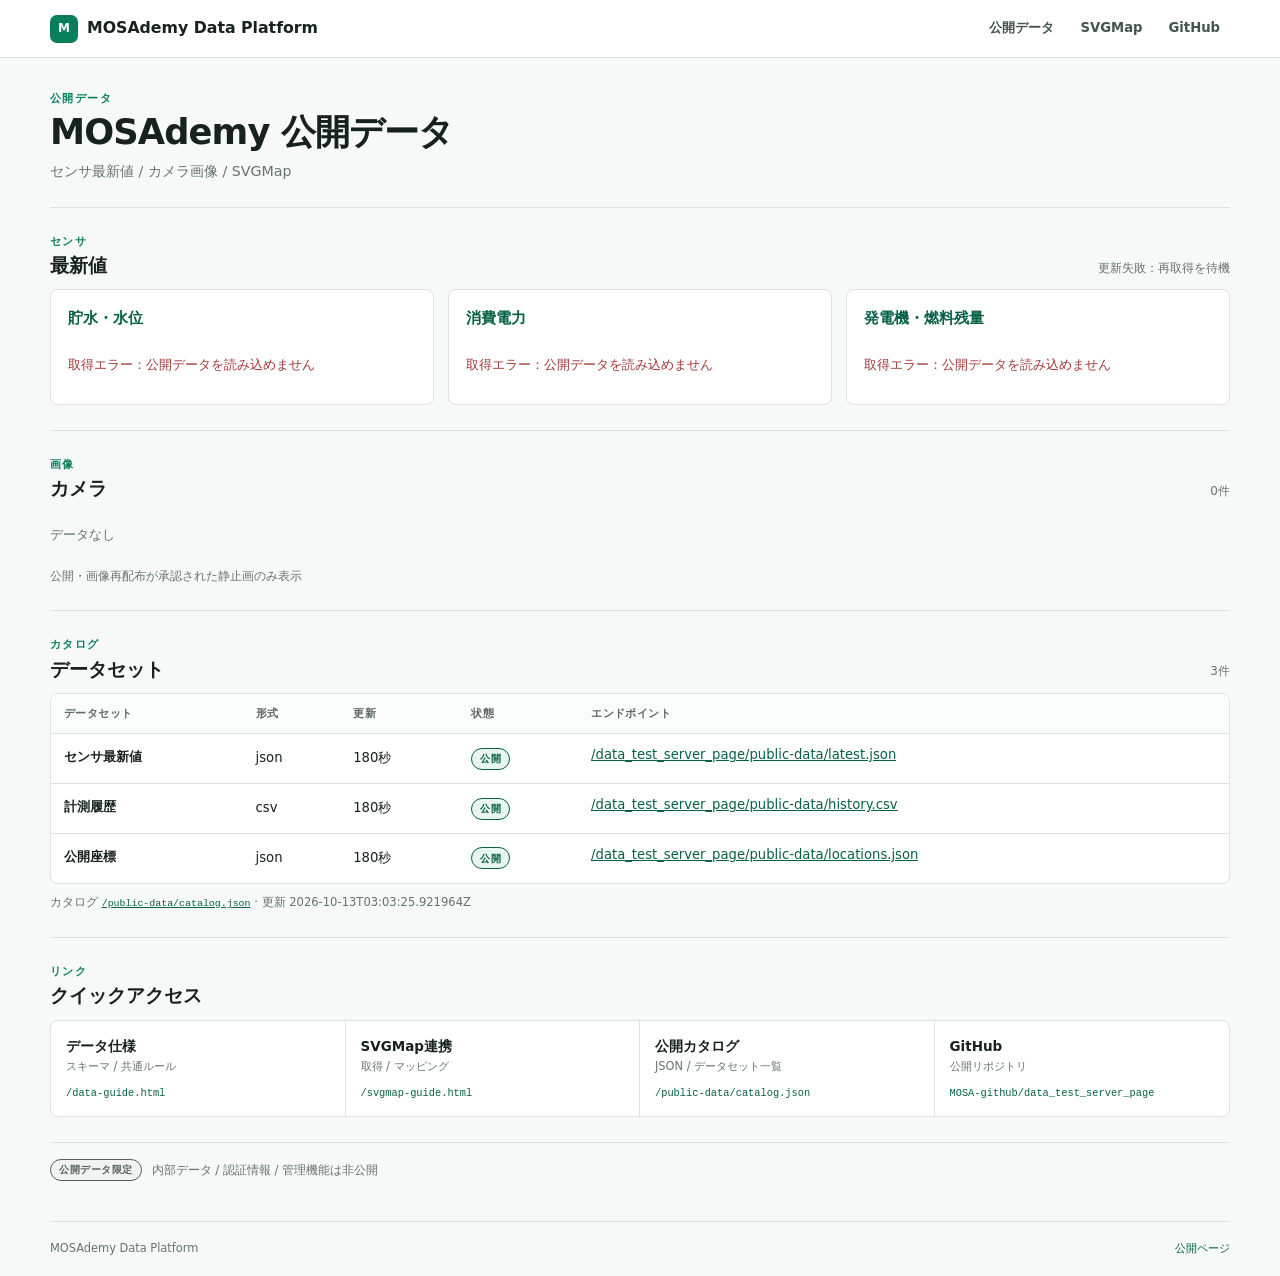
==== commit f646f2b9: "Publish validated public site" ====
--- a/docs/index.html
+++ b/docs/index.html
@@ -29,7 +29,7 @@
     <section class="section" aria-labelledby="measurements-title">
       <div class="section-heading">
         <div><p class="section-kicker">センサ</p><h2 id="measurements-title">最新値</h2></div>
-        <span class="count">公開承認済みのデータ</span>
+        <span class="count" id="pageRefreshState" aria-live="polite">3分ごとに自動更新</span>
       </div>
       <div class="measurement-grid" id="measurementGroups" aria-live="polite">
         <article class="measurement-group" data-sensor-type="water"><h3>貯水・水位</h3><div class="sensor-records"><p class="data-message">読み込み中</p></div></article>
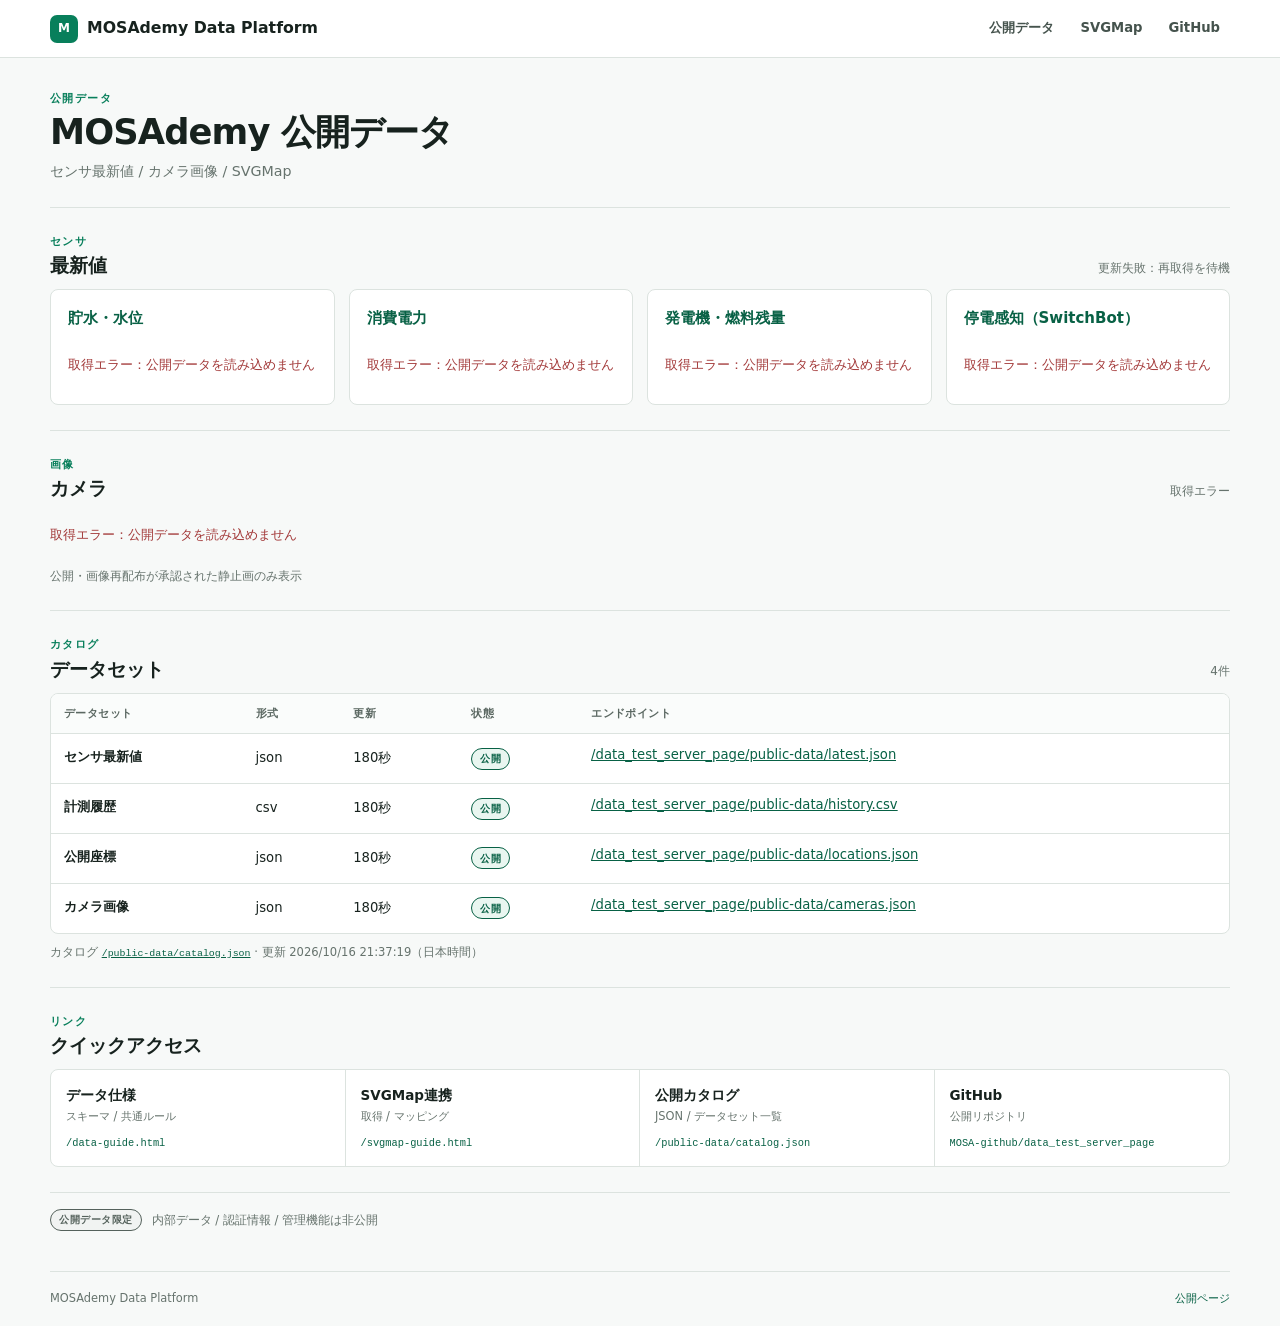
==== commit 2eabef68: "Publish validated public site" ====
--- a/docs/index.html
+++ b/docs/index.html
@@ -35,6 +35,7 @@
         <article class="measurement-group" data-sensor-type="water"><h3>貯水・水位</h3><div class="sensor-records"><p class="data-message">読み込み中</p></div></article>
         <article class="measurement-group" data-sensor-type="power"><h3>消費電力</h3><div class="sensor-records"><p class="data-message">読み込み中</p></div></article>
         <article class="measurement-group" data-sensor-type="generator"><h3>発電機・燃料残量</h3><div class="sensor-records"><p class="data-message">読み込み中</p></div></article>
+        <article class="measurement-group" data-sensor-type="outage"><h3>停電感知（SwitchBot）</h3><div class="sensor-records"><p class="data-message">読み込み中</p></div></article>
       </div>
     </section>
 
--- a/docs/assets/site.css
+++ b/docs/assets/site.css
@@ -1,6 +1,6 @@
 :root{color-scheme:light;--ink:#17221e;--muted:#66736d;--green:#087f5b;--green-dark:#086145;--green-soft:#e9f6f0;--surface:#f7f9f8;--panel:#fff;--line:#dce3df;--line-strong:#c8d2cd;--code:#10231c;--danger:#a33a3a}*{box-sizing:border-box}html{font-size:15px}body{margin:0;background:var(--surface);color:var(--ink);font-family:Inter,system-ui,-apple-system,BlinkMacSystemFont,"Segoe UI","Noto Sans JP",sans-serif;line-height:1.55}a{color:var(--green-dark)}code{font-family:"SFMono-Regular",Consolas,"Liberation Mono",monospace;font-size:.86em}.site-header{height:58px;background:var(--panel);border-bottom:1px solid var(--line);position:sticky;top:0;z-index:10}.header-inner,main,footer{width:min(1180px,calc(100% - 40px));margin-inline:auto}.header-inner{height:100%;display:flex;align-items:center;justify-content:space-between;gap:24px}.brand{display:flex;align-items:center;gap:9px;color:var(--ink);font-size:1.05rem;font-weight:700;text-decoration:none;white-space:nowrap}.brand-mark{display:grid;place-items:center;width:28px;height:28px;border-radius:7px;background:var(--green);color:#fff;font-size:.8rem;font-weight:800}.site-header nav{display:flex;align-items:center;gap:6px}.site-header nav a{padding:7px 10px;border-radius:6px;color:#45534d;font-size:.88rem;font-weight:600;text-decoration:none}.site-header nav a:hover,.site-header nav a[aria-current="page"]{background:var(--green-soft);color:var(--green-dark)}main{padding-block:30px 24px;min-height:calc(100vh - 120px)}.page-intro{padding:2px 0 25px;border-bottom:1px solid var(--line)}.eyebrow,.section-kicker{margin:0 0 5px;color:var(--green);font-size:.7rem;font-weight:800;letter-spacing:.14em}.page-intro h1{margin:0;font-size:clamp(1.85rem,3.2vw,2.35rem);line-height:1.2;letter-spacing:-.025em}.lead{margin:6px 0 0;color:var(--muted);font-size:.95rem}.section{padding:25px 0;border-bottom:1px solid var(--line)}.section-heading{display:flex;align-items:flex-end;justify-content:space-between;gap:16px;margin-bottom:12px}.section-heading h2{margin:0;font-size:1.25rem;line-height:1.25}.count{color:var(--muted);font-size:.8rem}.table-shell{overflow-x:auto;border:1px solid var(--line);border-radius:8px;background:var(--panel)}table{width:100%;border-collapse:collapse;font-size:.88rem}th,td{padding:11px 13px;border-bottom:1px solid var(--line);text-align:left;vertical-align:middle}th{background:#fafcfb;color:#5b6862;font-size:.74rem;font-weight:700;letter-spacing:.04em;text-transform:uppercase}tbody tr:last-child td{border-bottom:0}.dataset-name{display:block;font-weight:700}.dataset-description{display:block;margin-top:2px;color:var(--muted);font-size:.78rem}.endpoint-link{display:inline-block;max-width:350px;overflow:hidden;text-overflow:ellipsis;white-space:nowrap}.badge{display:inline-flex;align-items:center;min-height:22px;padding:2px 8px;border:1px solid currentColor;border-radius:999px;font-size:.67rem;font-weight:800;letter-spacing:.05em}.badge-public{background:var(--green-soft);color:var(--green-dark)}.badge-neutral{background:#f1f3f2;color:#55625c}.badge-code{background:#edf2ff;color:#435c9d}.badge-error{background:#fff0f0;color:var(--danger)}.loading-state{color:var(--muted);text-align:center}.empty-state{display:flex;align-items:center;gap:10px;min-height:74px;padding:18px;border:1px solid var(--line);border-radius:8px;background:var(--panel)}.empty-state strong{font-size:.93rem}.empty-state span{color:var(--muted);font-size:.83rem}.catalog-meta{margin:10px 0 0;color:var(--muted);font-size:.77rem}.catalog-meta code{color:var(--green-dark)}.quick-grid{display:grid;grid-template-columns:repeat(4,minmax(0,1fr));border:1px solid var(--line);border-radius:8px;background:var(--panel);overflow:hidden}.quick-link{display:flex;min-width:0;flex-direction:column;gap:2px;padding:15px;border-right:1px solid var(--line);color:var(--ink);text-decoration:none}.quick-link:last-child{border-right:0}.quick-link:hover{background:#fbfdfc}.quick-link strong{font-size:.9rem}.quick-link span{color:var(--muted);font-size:.76rem}.quick-link code{margin-top:7px;overflow:hidden;color:var(--green-dark);font-size:.69rem;text-overflow:ellipsis;white-space:nowrap}.boundary-note{display:flex;align-items:center;gap:10px;padding:16px 0;color:var(--muted);font-size:.78rem}.endpoint-row{display:flex;align-items:center;justify-content:space-between;gap:16px;padding:12px 14px;border:1px solid var(--line);border-radius:8px;background:var(--panel)}.endpoint-row code{overflow:auto;white-space:nowrap}.endpoint-row a{flex:none;font-size:.8rem;font-weight:700;text-decoration:none}.spec-grid{display:grid;grid-template-columns:repeat(4,1fr);margin:12px 0 0;border:1px solid var(--line);border-radius:8px;background:var(--panel);overflow:hidden}.spec-grid div{padding:12px 14px;border-right:1px solid var(--line)}.spec-grid div:last-child{border-right:0}.spec-grid dt{color:var(--muted);font-size:.7rem;font-weight:700;text-transform:uppercase}.spec-grid dd{margin:3px 0 0;font-size:.88rem;font-weight:650}pre{margin:0;max-width:100%;overflow:auto;border:1px solid #203c31;border-radius:8px;background:var(--code);color:#dcebe4;padding:16px;font-size:.82rem;line-height:1.65;tab-size:2}pre code{font-size:inherit}.syntax-keyword{color:#77d9ad}.syntax-string{color:#e7c986}.steps{display:grid;grid-template-columns:repeat(4,1fr);margin:0;padding:0;list-style:none;border:1px solid var(--line);border-radius:8px;background:var(--panel);overflow:hidden}.steps li{display:flex;gap:10px;padding:14px;border-right:1px solid var(--line)}.steps li:last-child{border-right:0}.steps li>span{color:var(--green);font-family:monospace;font-size:.75rem;font-weight:800}.steps strong,.steps small{display:block}.steps strong{font-size:.86rem}.steps small{margin-top:2px;color:var(--muted);font-size:.72rem}.note{margin:10px 0 0;color:var(--muted);font-size:.78rem}footer{display:flex;justify-content:space-between;gap:16px;padding-block:18px;border-top:1px solid var(--line);color:var(--muted);font-size:.76rem}footer a{text-decoration:none}@media(max-width:800px){.quick-grid,.spec-grid,.steps{grid-template-columns:repeat(2,1fr)}.quick-link:nth-child(2),.spec-grid div:nth-child(2),.steps li:nth-child(2){border-right:0}.quick-link:nth-child(-n+2),.spec-grid div:nth-child(-n+2),.steps li:nth-child(-n+2){border-bottom:1px solid var(--line)}}@media(max-width:600px){.header-inner,main,footer{width:min(100% - 28px,1180px)}.site-header{height:auto}.header-inner{align-items:flex-start;flex-direction:column;gap:8px;padding-block:11px}.site-header nav{width:100%;overflow-x:auto}.site-header nav a:first-child{padding-left:0}.brand{font-size:.98rem}.page-intro{padding-bottom:20px}.page-intro h1{font-size:1.8rem}main{padding-top:22px}.section{padding:20px 0}.dataset-table{min-width:660px}.quick-grid,.spec-grid,.steps{grid-template-columns:1fr}.quick-link,.spec-grid div,.steps li{border-right:0;border-bottom:1px solid var(--line)}.quick-link:last-child,.spec-grid div:last-child,.steps li:last-child{border-bottom:0}.endpoint-row{align-items:flex-start;flex-direction:column}.endpoint-row code{width:100%}.empty-state{align-items:flex-start;flex-direction:column;gap:3px}.boundary-note{align-items:flex-start;flex-direction:column}footer{flex-direction:column;gap:5px}}
 [hidden]{display:none!important}
-.measurement-grid{display:grid;grid-template-columns:repeat(3,minmax(0,1fr));gap:14px}
+.measurement-grid{display:grid;grid-template-columns:repeat(auto-fit,minmax(240px,1fr));gap:14px}
 .measurement-group{min-width:0;padding:17px;border:1px solid var(--line);border-radius:8px;background:var(--panel)}
 .measurement-group h3{margin:0 0 12px;font-size:1rem;color:var(--green-dark)}
 .sensor-record{min-width:0;padding:12px 0;border-top:1px solid var(--line);overflow-wrap:anywhere}
